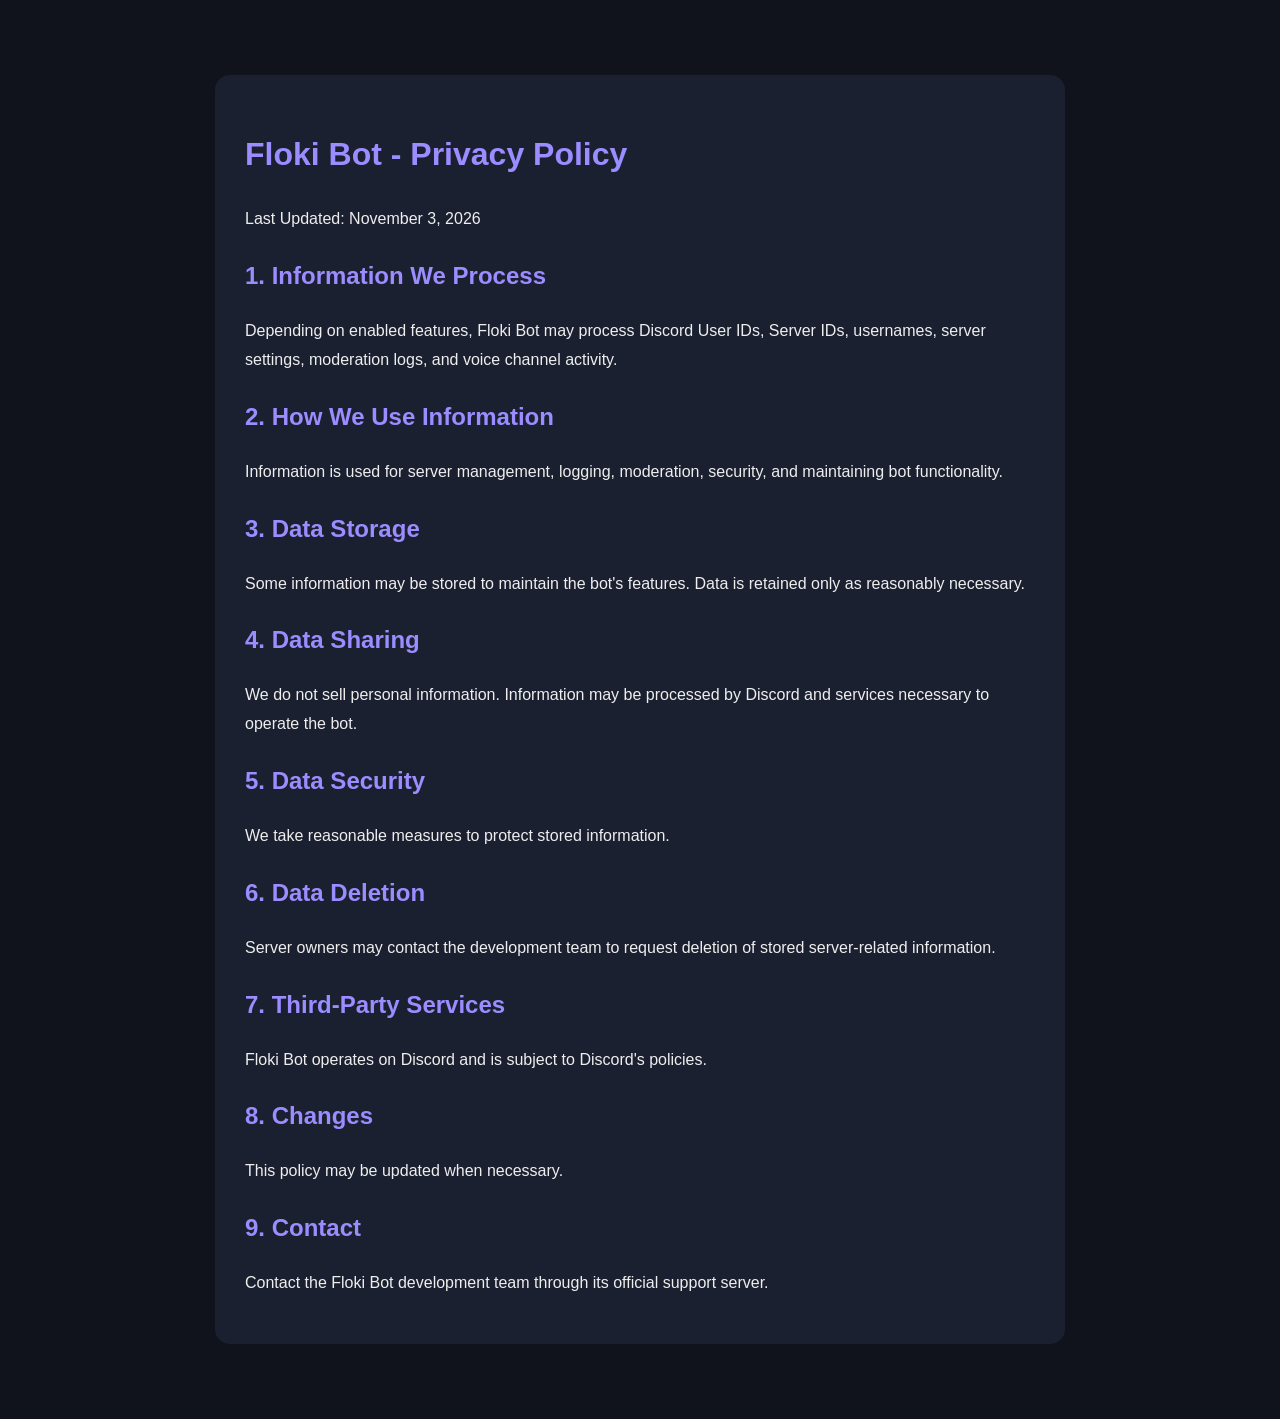
==== privacy.html @ f1784e4c "Add Floki Bot Privacy Policy" ====
<!DOCTYPE html>
<html lang="en">
<head>
<meta charset="UTF-8">
<meta name="viewport" content="width=device-width, initial-scale=1">
<title>Floki Bot - Privacy Policy</title>
<style>
body{background:#10131c;color:#eee;font-family:Arial;max-width:850px;margin:50px auto;padding:25px;line-height:1.8}
h1,h2{color:#9b8cff}
main{background:#1b2030;padding:30px;border-radius:15px}
</style>
</head>
<body>
<main>
<h1>Floki Bot - Privacy Policy</h1>
<p>Last Updated: November 3, 2026</p>
<h2>1. Information We Process</h2>
<p>Depending on enabled features, Floki Bot may process Discord User IDs, Server IDs, usernames, server settings, moderation logs, and voice channel activity.</p>
<h2>2. How We Use Information</h2>
<p>Information is used for server management, logging, moderation, security, and maintaining bot functionality.</p>
<h2>3. Data Storage</h2>
<p>Some information may be stored to maintain the bot's features. Data is retained only as reasonably necessary.</p>
<h2>4. Data Sharing</h2>
<p>We do not sell personal information. Information may be processed by Discord and services necessary to operate the bot.</p>
<h2>5. Data Security</h2>
<p>We take reasonable measures to protect stored information.</p>
<h2>6. Data Deletion</h2>
<p>Server owners may contact the development team to request deletion of stored server-related information.</p>
<h2>7. Third-Party Services</h2>
<p>Floki Bot operates on Discord and is subject to Discord's policies.</p>
<h2>8. Changes</h2>
<p>This policy may be updated when necessary.</p>
<h2>9. Contact</h2>
<p>Contact the Floki Bot development team through its official support server.</p>
</main>
</body>
</html>
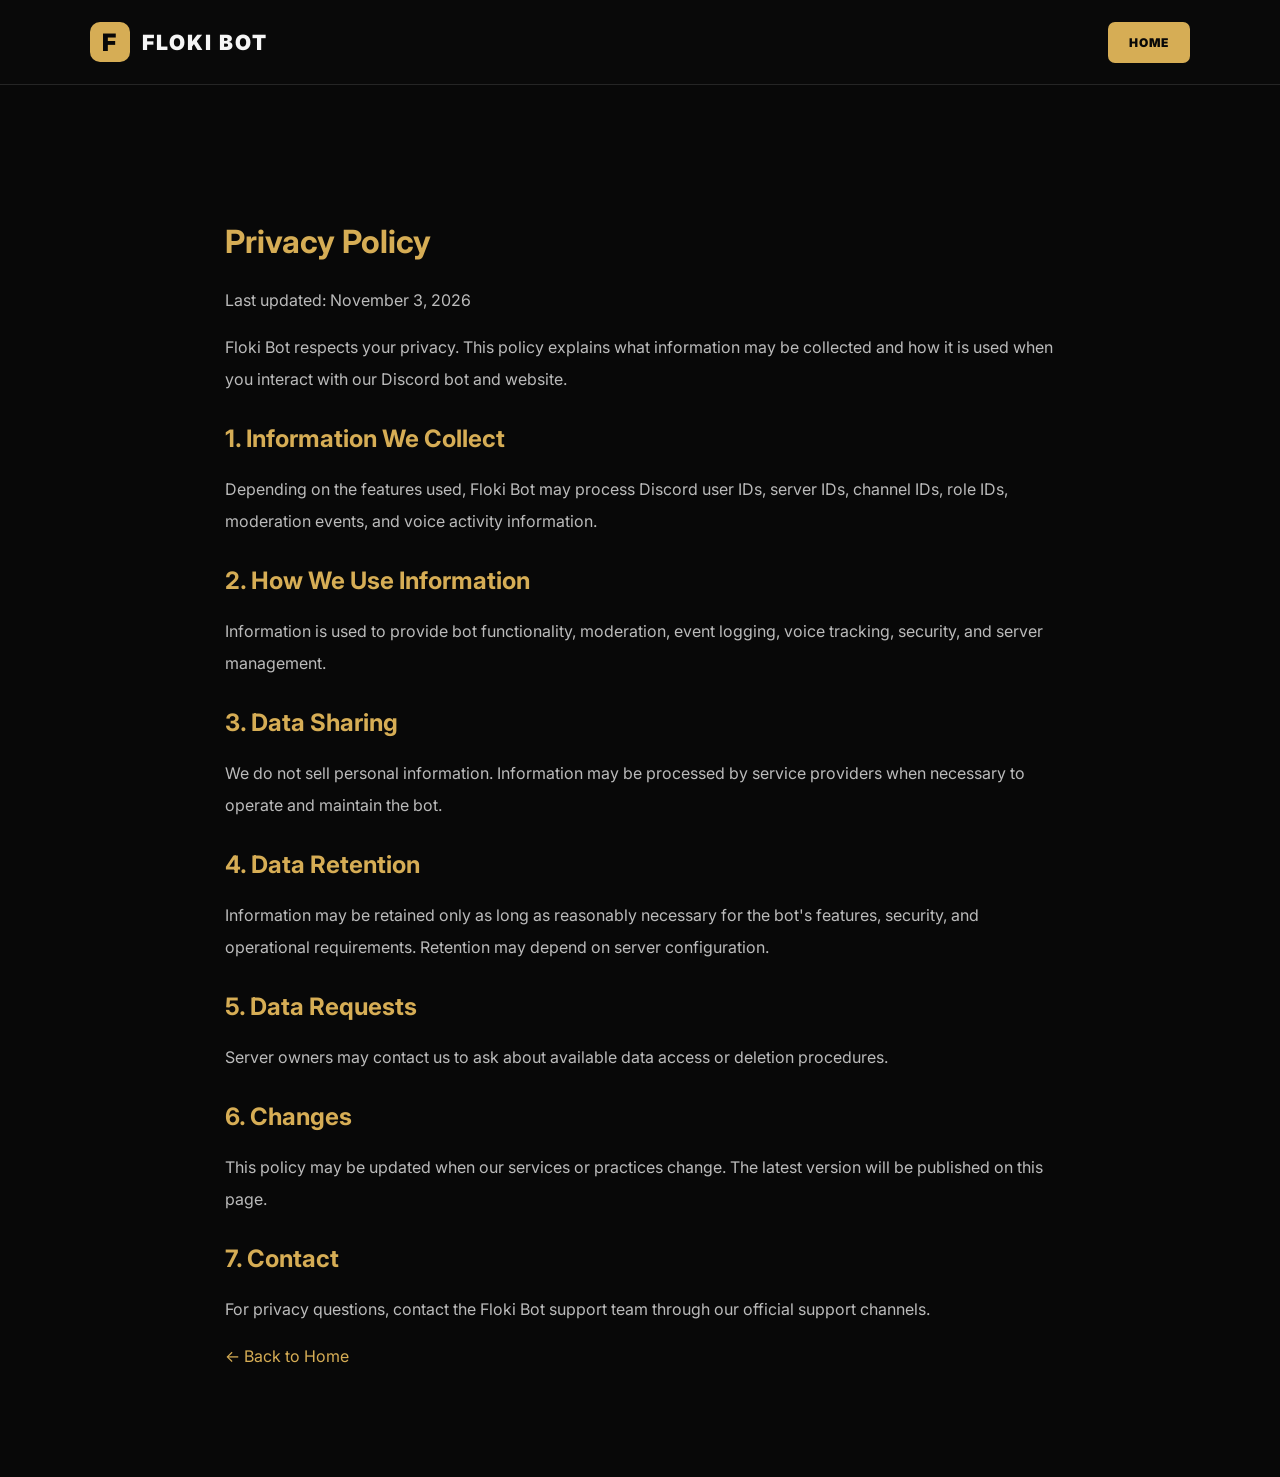
==== commit ef018ce7: "Add files via upload" ====
--- a/privacy.html
+++ b/privacy.html
@@ -1,38 +1,89 @@
-
-<!DOCTYPE html>
-<html lang="en">
-<head>
-<meta charset="UTF-8">
-<meta name="viewport" content="width=device-width, initial-scale=1">
-<title>Floki Bot - Privacy Policy</title>
-<style>
-body{background:#10131c;color:#eee;font-family:Arial;max-width:850px;margin:50px auto;padding:25px;line-height:1.8}
-h1,h2{color:#9b8cff}
-main{background:#1b2030;padding:30px;border-radius:15px}
-</style>
-</head>
-<body>
-<main>
-<h1>Floki Bot - Privacy Policy</h1>
-<p>Last Updated: November 3, 2026</p>
-<h2>1. Information We Process</h2>
-<p>Depending on enabled features, Floki Bot may process Discord User IDs, Server IDs, usernames, server settings, moderation logs, and voice channel activity.</p>
-<h2>2. How We Use Information</h2>
-<p>Information is used for server management, logging, moderation, security, and maintaining bot functionality.</p>
-<h2>3. Data Storage</h2>
-<p>Some information may be stored to maintain the bot's features. Data is retained only as reasonably necessary.</p>
-<h2>4. Data Sharing</h2>
-<p>We do not sell personal information. Information may be processed by Discord and services necessary to operate the bot.</p>
-<h2>5. Data Security</h2>
-<p>We take reasonable measures to protect stored information.</p>
-<h2>6. Data Deletion</h2>
-<p>Server owners may contact the development team to request deletion of stored server-related information.</p>
-<h2>7. Third-Party Services</h2>
-<p>Floki Bot operates on Discord and is subject to Discord's policies.</p>
-<h2>8. Changes</h2>
-<p>This policy may be updated when necessary.</p>
-<h2>9. Contact</h2>
-<p>Contact the Floki Bot development team through its official support server.</p>
-</main>
-</body>
-</html>
+<!DOCTYPE html>
+<html lang="en">
+<head>
+  <meta charset="UTF-8">
+  <meta name="viewport" content="width=device-width, initial-scale=1.0">
+  <title>Privacy Policy | Floki Bot</title>
+  <link rel="stylesheet" href="styles.css">
+  <style>
+    .policy {
+      max-width: 900px;
+      margin: 70px auto;
+      padding: 35px;
+      line-height: 2;
+    }
+    .policy h1, .policy h2 {
+      color: #d6ad55;
+      margin: 20px 0 10px;
+    }
+    .policy p { color: #bbb; margin-bottom: 15px; }
+    .policy a { color: #d6ad55; }
+  </style>
+</head>
+<body>
+  <header class="header">
+    <a href="index.html" class="logo">
+      <span class="logo-icon">F</span>
+      FLOKI BOT
+    </a>
+    <a href="index.html" class="add-btn">HOME</a>
+  </header>
+
+  <main class="policy">
+    <h1>Privacy Policy</h1>
+    <p>Last updated: November 3, 2026</p>
+
+    <p>
+      Floki Bot respects your privacy. This policy explains what
+      information may be collected and how it is used when you interact
+      with our Discord bot and website.
+    </p>
+
+    <h2>1. Information We Collect</h2>
+    <p>
+      Depending on the features used, Floki Bot may process Discord
+      user IDs, server IDs, channel IDs, role IDs, moderation events,
+      and voice activity information.
+    </p>
+
+    <h2>2. How We Use Information</h2>
+    <p>
+      Information is used to provide bot functionality, moderation,
+      event logging, voice tracking, security, and server management.
+    </p>
+
+    <h2>3. Data Sharing</h2>
+    <p>
+      We do not sell personal information. Information may be processed
+      by service providers when necessary to operate and maintain the bot.
+    </p>
+
+    <h2>4. Data Retention</h2>
+    <p>
+      Information may be retained only as long as reasonably necessary
+      for the bot's features, security, and operational requirements.
+      Retention may depend on server configuration.
+    </p>
+
+    <h2>5. Data Requests</h2>
+    <p>
+      Server owners may contact us to ask about available data access
+      or deletion procedures.
+    </p>
+
+    <h2>6. Changes</h2>
+    <p>
+      This policy may be updated when our services or practices change.
+      The latest version will be published on this page.
+    </p>
+
+    <h2>7. Contact</h2>
+    <p>
+      For privacy questions, contact the Floki Bot support team through
+      our official support channels.
+    </p>
+
+    <a href="index.html">← Back to Home</a>
+  </main>
+</body>
+</html>
--- a/styles.css
+++ b/styles.css
@@ -0,0 +1,545 @@
+@import url('https://fonts.googleapis.com/css2?family=Inter:wght@400;500;600;700;800;900&family=Cairo:wght@400;600;700;800;900&display=swap');
+
+:root {
+  --gold: #d6ad55;
+  --gold-light: #f2d48b;
+  --black: #080808;
+  --card: #111111;
+  --text: #f5f5f5;
+  --muted: #999999;
+}
+
+* {
+  margin: 0;
+  padding: 0;
+  box-sizing: border-box;
+}
+
+html {
+  scroll-behavior: smooth;
+}
+
+body {
+  background: var(--black);
+  color: var(--text);
+  font-family: 'Inter', sans-serif;
+}
+
+a {
+  color: inherit;
+  text-decoration: none;
+}
+
+.header {
+  width: 100%;
+  min-height: 85px;
+  padding: 18px 7%;
+  display: flex;
+  justify-content: space-between;
+  align-items: center;
+  gap: 20px;
+  border-bottom: 1px solid #252525;
+  background: #090909;
+}
+
+.logo {
+  display: flex;
+  align-items: center;
+  gap: 12px;
+  font-size: 21px;
+  font-weight: 900;
+  letter-spacing: 2px;
+}
+
+.logo small {
+  color: var(--gold);
+  font-size: 12px;
+}
+
+.logo-icon {
+  width: 40px;
+  height: 40px;
+  display: grid;
+  place-items: center;
+  background: var(--gold);
+  color: #080808;
+  border-radius: 10px;
+  font-size: 24px;
+  font-weight: 900;
+}
+
+nav {
+  display: flex;
+  gap: 30px;
+}
+
+nav a {
+  color: #bcbcbc;
+  font-size: 13px;
+  transition: .3s;
+}
+
+nav a:hover {
+  color: var(--gold);
+}
+
+.header-actions,
+.hero-actions {
+  display: flex;
+  align-items: center;
+  gap: 12px;
+}
+
+.language-btn {
+  background: transparent;
+  color: var(--gold);
+  border: 1px solid #66532d;
+  padding: 11px 15px;
+  border-radius: 7px;
+  cursor: pointer;
+}
+
+.add-btn {
+  display: inline-block;
+  background: var(--gold);
+  color: #080808;
+  padding: 13px 21px;
+  border-radius: 7px;
+  font-size: 12px;
+  font-weight: 900;
+  letter-spacing: 1px;
+  transition: .3s;
+}
+
+.add-btn:hover {
+  background: var(--gold-light);
+  transform: translateY(-2px);
+}
+
+.hero {
+  min-height: 680px;
+  padding: 110px 20px 90px;
+  display: flex;
+  flex-direction: column;
+  justify-content: center;
+  align-items: center;
+  text-align: center;
+  background:
+    radial-gradient(ellipse at center, #302513 0%, #12100c 35%, #080808 75%);
+}
+
+.verified {
+  border: 1px solid #6d592f;
+  color: var(--gold);
+  padding: 9px 16px;
+  border-radius: 30px;
+  font-size: 11px;
+  letter-spacing: 2px;
+  margin-bottom: 28px;
+}
+
+.hero-logo {
+  width: 110px;
+  height: 110px;
+  display: grid;
+  place-items: center;
+  background: linear-gradient(145deg, #f2d48b, #a77a2d);
+  color: #090909;
+  border-radius: 25px;
+  font-size: 75px;
+  font-weight: 900;
+  box-shadow: 0 0 65px #d6ad5540;
+  margin-bottom: 35px;
+}
+
+.hero h1 {
+  font-size: clamp(32px, 6vw, 65px);
+  font-weight: 900;
+  letter-spacing: 3px;
+  margin-bottom: 22px;
+}
+
+.hero p {
+  max-width: 690px;
+  color: var(--muted);
+  font-size: 15px;
+  line-height: 1.9;
+}
+
+.hero-actions {
+  margin-top: 35px;
+  flex-wrap: wrap;
+  justify-content: center;
+}
+
+.large {
+  padding: 17px 27px;
+}
+
+.secondary-btn {
+  padding: 16px 23px;
+  border: 1px solid #444;
+  border-radius: 7px;
+  font-size: 12px;
+  font-weight: 800;
+  transition: .3s;
+}
+
+.secondary-btn:hover {
+  border-color: var(--gold);
+  color: var(--gold);
+}
+
+.hero-label {
+  margin-top: 65px;
+  color: #666;
+  font-size: 10px;
+  letter-spacing: 4px;
+}
+
+.features {
+  padding: 100px 8%;
+}
+
+.section-heading {
+  text-align: center;
+  margin-bottom: 55px;
+}
+
+.section-heading span {
+  color: var(--gold);
+  font-size: 11px;
+  letter-spacing: 4px;
+}
+
+.section-heading h2 {
+  font-size: clamp(25px, 4vw, 38px);
+  margin: 15px 0;
+}
+
+.section-heading p {
+  color: var(--muted);
+  font-size: 14px;
+}
+
+.feature-grid {
+  display: grid;
+  grid-template-columns: repeat(4, 1fr);
+  gap: 20px;
+}
+
+.feature-card {
+  background: var(--card);
+  border: 1px solid #252525;
+  border-radius: 13px;
+  padding: 30px 24px;
+  transition: .3s;
+}
+
+.feature-card:hover {
+  transform: translateY(-6px);
+  border-color: var(--gold);
+}
+
+.feature-icon {
+  color: var(--gold);
+  font-size: 32px;
+  margin-bottom: 23px;
+}
+
+.feature-card h3 {
+  font-size: 17px;
+  margin-bottom: 13px;
+}
+
+.feature-card p {
+  color: var(--muted);
+  font-size: 13px;
+  line-height: 1.8;
+}
+
+footer {
+  border-top: 1px solid #252525;
+  padding: 45px 20px;
+  text-align: center;
+  color: #777;
+  font-size: 12px;
+  line-height: 2.5;
+}
+
+footer .logo {
+  justify-content: center;
+  color: white;
+  margin-bottom: 12px;
+}
+
+footer a {
+  color: var(--gold);
+}
+
+body[dir="rtl"] {
+  font-family: 'Cairo', sans-serif;
+}
+
+body[dir="rtl"] .header {
+  flex-wrap: wrap;
+}
+
+@media (max-width: 900px) {
+  .feature-grid {
+    grid-template-columns: repeat(2, 1fr);
+  }
+
+  .header {
+    flex-wrap: wrap;
+  }
+}
+
+@media (max-width: 600px) {
+  .header {
+    justify-content: center;
+  }
+
+  nav {
+    width: 100%;
+    justify-content: center;
+    gap: 16px;
+    flex-wrap: wrap;
+  }
+
+  .header-actions {
+    justify-content: center;
+  }
+
+  .feature-grid {
+    grid-template-columns: 1fr;
+  }
+
+  .hero {
+    padding-top: 75px;
+  }
+}
+.hero-logo img {
+    width: 100%;
+    height: 100%;
+    object-fit: contain;
+    display: block;
+}
+.features-grid {
+  display: grid;
+  grid-template-columns: repeat(2, minmax(0, 1fr));
+  gap: 22px;
+  margin-top: 45px;
+}
+
+.feature-card {
+  background: linear-gradient(145deg, #171717, #0b0b0b);
+  border: 1px solid rgba(214, 173, 85, 0.2);
+  border-radius: 18px;
+  padding: 30px;
+  transition: 0.3s ease;
+}
+
+.feature-card:hover {
+  transform: translateY(-7px);
+  border-color: #d6ad55;
+  box-shadow: 0 12px 35px rgba(214, 173, 85, 0.12);
+}
+
+.feature-icon {
+  font-size: 32px;
+  margin-bottom: 18px;
+}
+
+.feature-card h3 {
+  color: #d6ad55;
+  margin-bottom: 12px;
+}
+
+.feature-card p {
+  color: #aaa;
+  line-height: 1.8;
+}
+
+@media (max-width: 650px) {
+  .features-grid {
+    grid-template-columns: 1fr;
+  }
+}
+.feature-card {
+  cursor: pointer;
+  position: relative;
+}
+
+.feature-more {
+  display: inline-block;
+  margin-top: 18px;
+  color: #d6ad55;
+  font-size: 13px;
+  font-weight: bold;
+}
+
+.feature-modal {
+  display: none;
+  position: fixed;
+  inset: 0;
+  z-index: 9999;
+  background: rgba(0, 0, 0, 0.85);
+  backdrop-filter: blur(8px);
+  justify-content: center;
+  align-items: center;
+  padding: 20px;
+}
+
+.feature-modal.active {
+  display: flex;
+}
+
+.feature-modal-content {
+  position: relative;
+  width: 100%;
+  max-width: 500px;
+  background: linear-gradient(145deg, #1b1b1b, #090909);
+  border: 1px solid rgba(214, 173, 85, 0.5);
+  border-radius: 20px;
+  padding: 40px 30px;
+  text-align: center;
+  box-shadow: 0 15px 60px rgba(0, 0, 0, 0.6);
+  animation: featurePopup 0.25s ease;
+}
+
+.feature-modal-icon {
+  font-size: 48px;
+  color: #d6ad55;
+  margin-bottom: 15px;
+}
+
+.feature-modal-content h2 {
+  color: #d6ad55;
+  margin-bottom: 18px;
+}
+
+.feature-modal-content p {
+  color: #bbb;
+  line-height: 2;
+}
+
+.feature-modal-close {
+  position: absolute;
+  top: 12px;
+  right: 18px;
+  background: transparent;
+  border: none;
+  color: #d6ad55;
+  font-size: 32px;
+  cursor: pointer;
+}
+
+body[dir="rtl"] .feature-modal-close {
+  right: auto;
+  left: 18px;
+}
+
+@keyframes featurePopup {
+  from {
+    opacity: 0;
+    transform: translateY(15px) scale(0.96);
+  }
+  to {
+    opacity: 1;
+    transform: translateY(0) scale(1);
+  }
+}
+
+.commands-section {
+  padding: 90px 7%;
+  text-align: center;
+}
+
+.commands-tools {
+  max-width: 850px;
+  margin: 35px auto;
+}
+
+#commandSearch {
+  width: 100%;
+  padding: 15px 20px;
+  background: #111;
+  border: 1px solid rgba(214,173,85,.35);
+  border-radius: 12px;
+  color: white;
+  outline: none;
+  margin-bottom: 20px;
+}
+
+.command-filters {
+  display: flex;
+  justify-content: center;
+  flex-wrap: wrap;
+  gap: 10px;
+}
+
+.command-filter,
+.copy-command {
+  background: #151515;
+  color: #d6ad55;
+  border: 1px solid rgba(214,173,85,.4);
+  padding: 10px 18px;
+  border-radius: 9px;
+  cursor: pointer;
+  transition: .2s;
+}
+
+.command-filter.active,
+.command-filter:hover,
+.copy-command:hover {
+  background: #d6ad55;
+  color: #080808;
+}
+
+.commands-grid {
+  display: grid;
+  grid-template-columns: repeat(auto-fit,minmax(230px,1fr));
+  gap: 20px;
+  margin-top: 35px;
+}
+
+.command-card {
+  background: linear-gradient(145deg,#191919,#0a0a0a);
+  border: 1px solid rgba(214,173,85,.2);
+  border-radius: 16px;
+  padding: 25px;
+  text-align: start;
+  transition: .25s;
+}
+
+.command-card:hover {
+  transform: translateY(-5px);
+  border-color: #d6ad55;
+}
+
+.command-category {
+  color: #d6ad55;
+  font-size: 11px;
+  letter-spacing: 2px;
+}
+
+.command-card h3 {
+  color: #fff;
+  margin: 15px 0;
+}
+
+.command-card p {
+  color: #aaa;
+  min-height: 45px;
+  line-height: 1.8;
+}
+
+.copy-command {
+  margin-top: 12px;
+}
+
+#commandsEmpty {
+  color: #aaa;
+  margin-top: 25px;
+}
